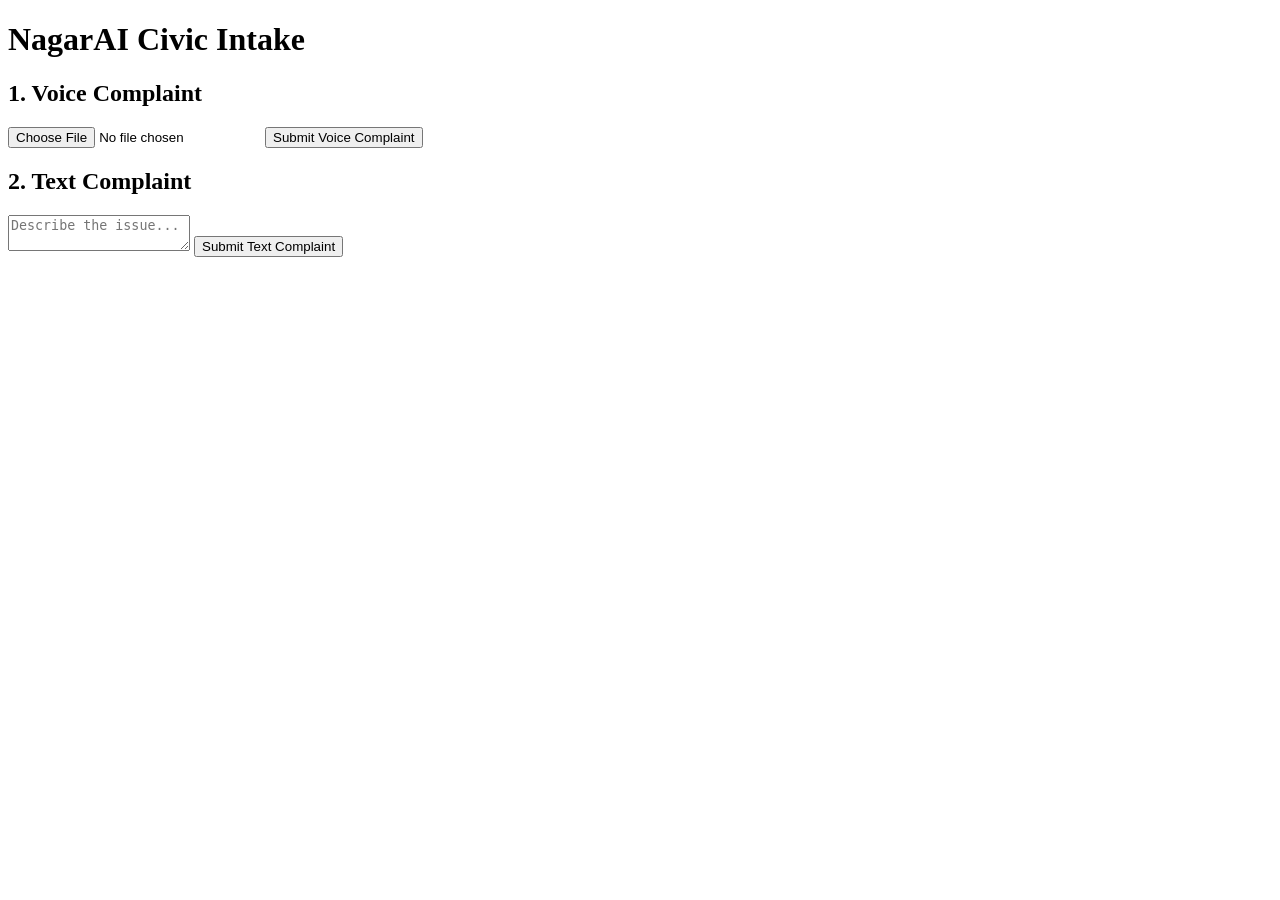
==== frontend/index.html @ a7a28c44 "Create index.html" ====
<!DOCTYPE html>
<html lang="en">
<head>
    <meta charset="UTF-8">
    <meta name="viewport" content="width=device-width, initial-scale=1.0">
    <title>NagarAI - Civic Intake</title>
    <link rel="stylesheet" href="style.css">
</head>
<body>
    <div class="container">
        <h1>NagarAI Civic Intake</h1>
        
        <!-- Voice Complaint Section -->
        <div class="card">
            <h2>1. Voice Complaint</h2>
            <form id="voiceForm">
                <input type="file" id="audioFile" accept="audio/*" required>
                <button type="submit">Submit Voice Complaint</button>
            </form>
        </div>

        <!-- Text Complaint Section -->
        <div class="card">
            <h2>2. Text Complaint</h2>
            <form id="textForm">
                <textarea id="textInput" placeholder="Describe the issue..." required></textarea>
                <button type="submit">Submit Text Complaint</button>
            </form>
        </div>

        <!-- Submission Status Output -->
        <div id="status" class="status-box"></div>
    </div>

    <script src="script.js"></script>
</body>
</html>
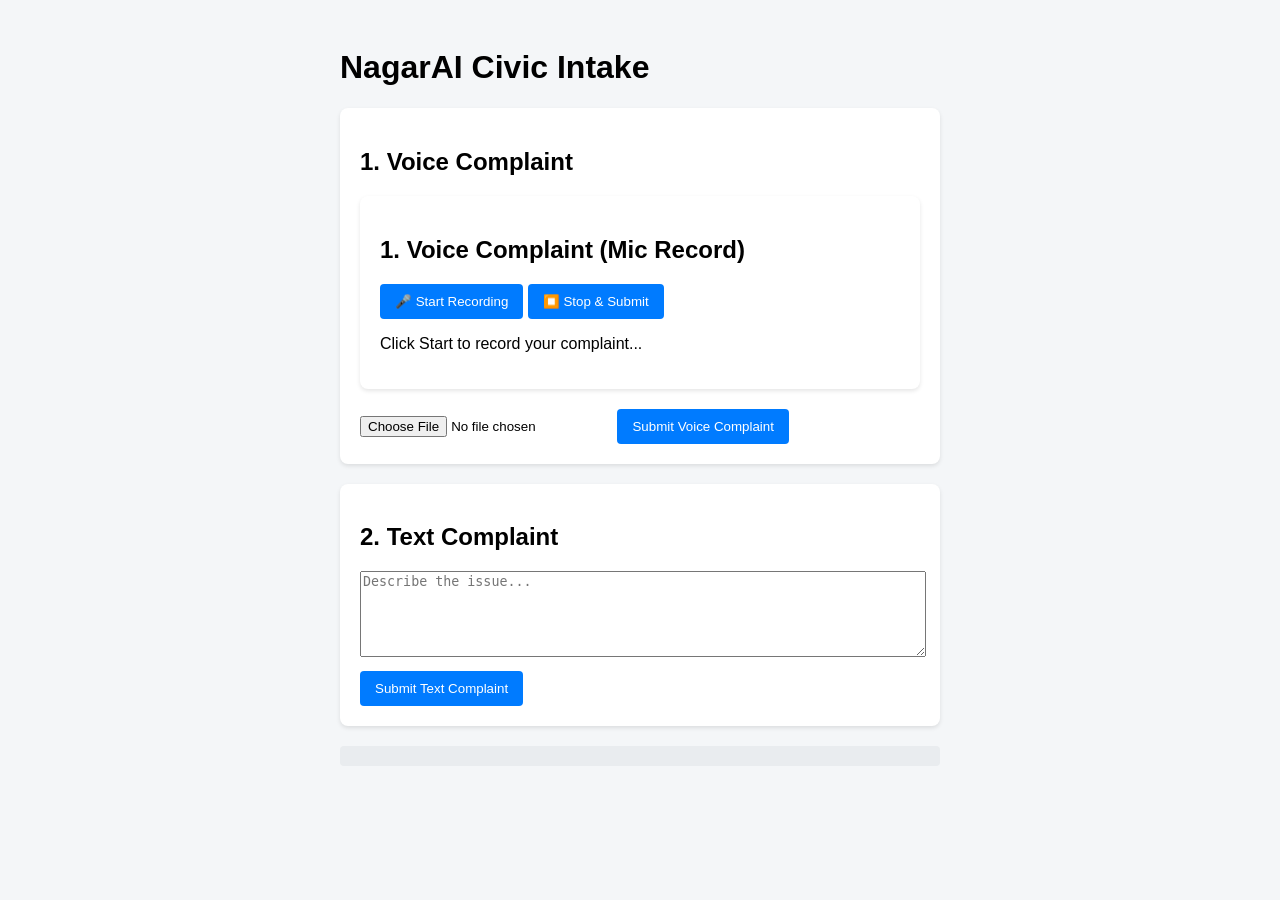
==== commit d6067237: "Update index.html" ====
--- a/frontend/index.html
+++ b/frontend/index.html
@@ -13,6 +13,12 @@
         <!-- Voice Complaint Section -->
         <div class="card">
             <h2>1. Voice Complaint</h2>
+            <div class="card">
+    <h2>1. Voice Complaint (Mic Record)</h2>
+    <button type="button" id="startRec">🎤 Start Recording</button>
+    <button type="button" id="stopRec" disabled>⏹️ Stop & Submit</button>
+    <p id="recStatus">Click Start to record your complaint...</p>
+</div>
             <form id="voiceForm">
                 <input type="file" id="audioFile" accept="audio/*" required>
                 <button type="submit">Submit Voice Complaint</button>
--- a/frontend/style.css
+++ b/frontend/style.css
@@ -0,0 +1,45 @@
+body {
+    font-family: Arial, sans-serif;
+    background-color: #f4f6f8;
+    padding: 20px;
+}
+
+.container {
+    max-width: 600px;
+    margin: 0 auto;
+}
+
+.card {
+    background: #ffffff;
+    padding: 20px;
+    margin-bottom: 20px;
+    border-radius: 8px;
+    box-shadow: 0 2px 4px rgba(0,0,0,0.1);
+}
+
+textarea {
+    width: 100%;
+    height: 80px;
+    margin-bottom: 10px;
+}
+
+button {
+    background-color: #007bff;
+    color: white;
+    border: none;
+    padding: 10px 15px;
+    border-radius: 4px;
+    cursor: pointer;
+}
+
+button:hover {
+    background-color: #0056b3;
+}
+
+.status-box {
+    margin-top: 15px;
+    white-space: pre-wrap;
+    background: #e9ecef;
+    padding: 10px;
+    border-radius: 4px;
+}
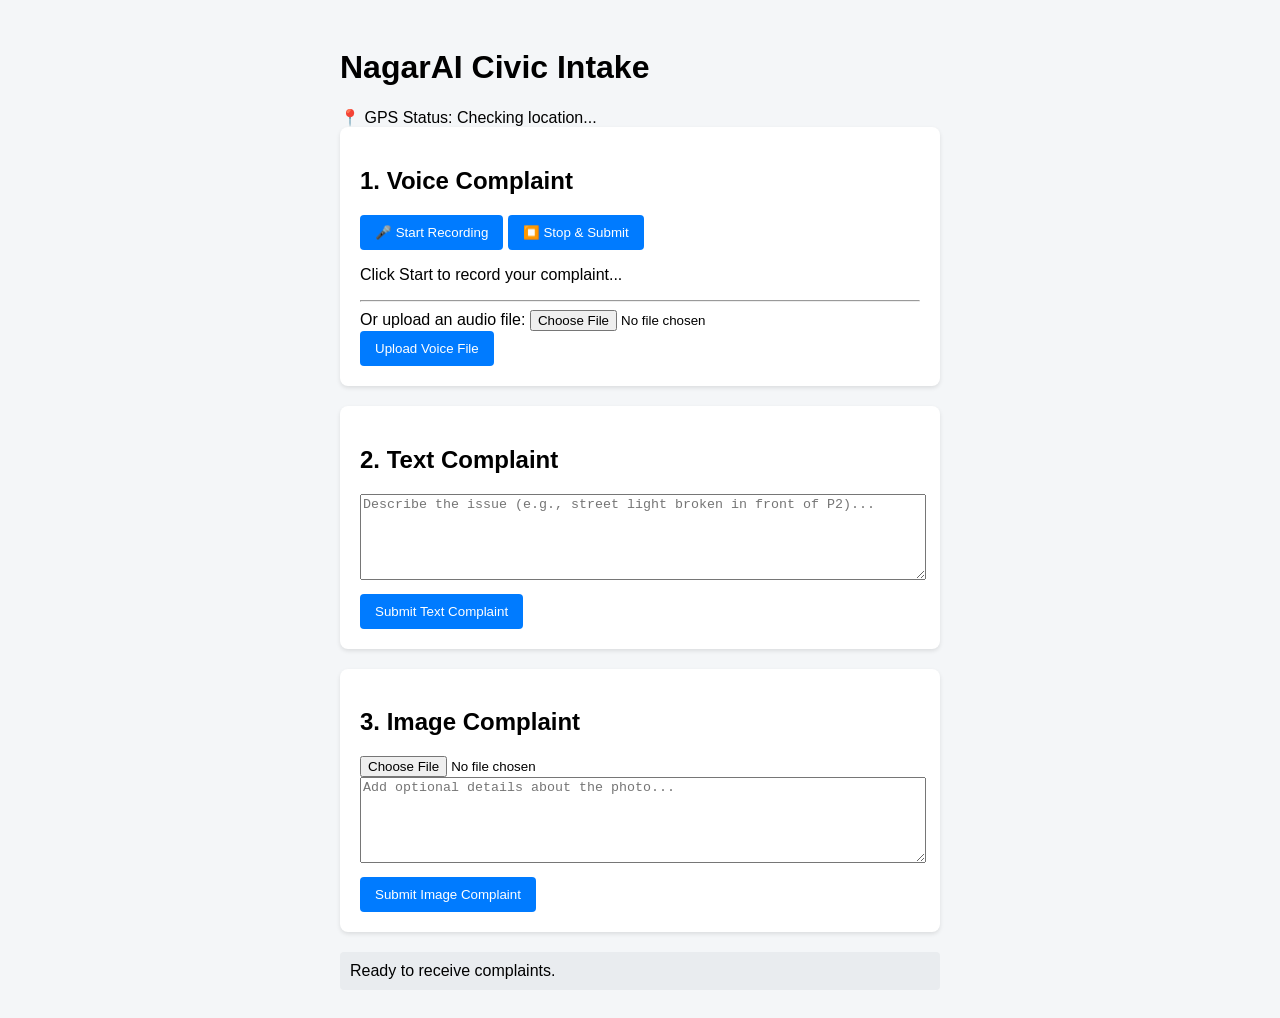
==== commit ffc79017: "Update index.html" ====
--- a/frontend/index.html
+++ b/frontend/index.html
@@ -10,32 +10,53 @@
     <div class="container">
         <h1>NagarAI Civic Intake</h1>
         
-        <!-- Voice Complaint Section -->
+        <!-- GPS Status Badge -->
+        <div id="gpsBadge" class="gps-badge">
+            📍 GPS Status: <span id="gpsText">Checking location...</span>
+        </div>
+
+        <!-- 1. Voice Complaint Section -->
         <div class="card">
             <h2>1. Voice Complaint</h2>
-            <div class="card">
-    <h2>1. Voice Complaint (Mic Record)</h2>
-    <button type="button" id="startRec">🎤 Start Recording</button>
-    <button type="button" id="stopRec" disabled>⏹️ Stop & Submit</button>
-    <p id="recStatus">Click Start to record your complaint...</p>
-</div>
+            
+            <!-- Mic Record Option -->
+            <div class="voice-controls">
+                <button type="button" id="startRec">🎤 Start Recording</button>
+                <button type="button" id="stopRec" disabled>⏹️ Stop & Submit</button>
+            </div>
+            <p id="recStatus">Click Start to record your complaint...</p>
+
+            <hr class="divider">
+
+            <!-- File Upload Option -->
             <form id="voiceForm">
-                <input type="file" id="audioFile" accept="audio/*" required>
-                <button type="submit">Submit Voice Complaint</button>
+                <label for="audioFile">Or upload an audio file:</label>
+                <input type="file" id="audioFile" accept="audio/*">
+                <button type="submit">Upload Voice File</button>
             </form>
         </div>
 
-        <!-- Text Complaint Section -->
+        <!-- 2. Text Complaint Section -->
         <div class="card">
             <h2>2. Text Complaint</h2>
             <form id="textForm">
-                <textarea id="textInput" placeholder="Describe the issue..." required></textarea>
+                <textarea id="textInput" placeholder="Describe the issue (e.g., street light broken in front of P2)..." required></textarea>
                 <button type="submit">Submit Text Complaint</button>
             </form>
         </div>
 
+        <!-- 3. Image Complaint Section -->
+        <div class="card">
+            <h2>3. Image Complaint</h2>
+            <form id="imageForm">
+                <input type="file" id="imageFile" accept="image/*" required>
+                <textarea id="imageCaption" placeholder="Add optional details about the photo..."></textarea>
+                <button type="submit">Submit Image Complaint</button>
+            </form>
+        </div>
+
         <!-- Submission Status Output -->
-        <div id="status" class="status-box"></div>
+        <div id="status" class="status-box">Ready to receive complaints.</div>
     </div>
 
     <script src="script.js"></script>
